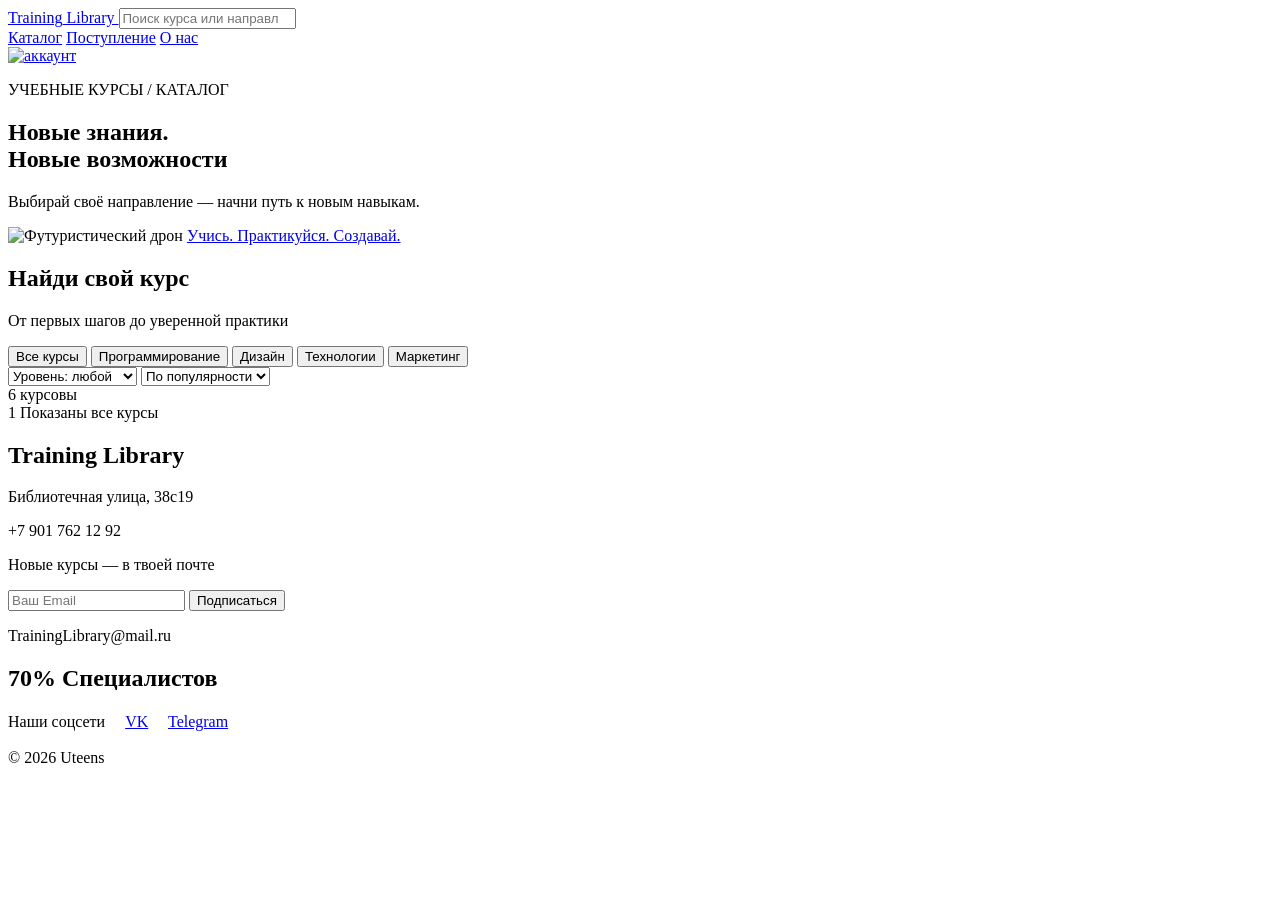
==== front/catalog.html @ 898e096d "Add files via upload" ====
<!DOCTYPE html>
<html lang="ru">
<head>
    <meta charset="UTF-8">
    <meta name="viewport" content="width=device-width, initial-scale=1.0">
    <title>Каталог курсов — Training Library</title>
    <link rel="stylesheet" href="catalog.css">
    <script src="catalog.js" defer></script>
</head>
<body>

<header class="site-header">
    <a class="logo" href="index 2.html">
        <span>Training</span> Library
    </a>

    <input
        class="search"
        id="siteSearch"
        type="search"
        placeholder="Поиск курса или направления"
        aria-label="Поиск курса или направления"
    >

    <nav>
        <a class="active" href="catalog.html">Каталог</a>
        <a href="#admission">Поступление</a>
        <a href="#about">О нас</a>
       </nav>
    <nav>
        <a href="index 2.html"> <img src="https://images.icon-icons.com/1248/PNG/256/user_84308.png"
             alt="аккаунт" width="20" height="20">   </a>
    </nav>
    </nav>
</header>

<section class="hero">
    <div class="hero-text">
        <p class="eyebrow">УЧЕБНЫЕ КУРСЫ / КАТАЛОГ</p>

        <h1>
            Новые знания.<br>
            Новые возможности
        </h1>

        <p class="subtitle">
            Выбирай своё направление — начни путь к новым навыкам.
        </p>
    </div>

    <img
        class="hero-drone"
        src="https://static.vecteezy.com/system/resources/thumbnails/057/025/281/small_2x/wonderful-abstract-futuristic-drone-3d-render-4k-png.png"
        alt="Футуристический дрон"
    >

    <a href="#courses" class="hero-button">
        Учись. Практикуйся. Создавай.
    </a>
</section>

<!-- КАТАЛОГ КУРСОВ -->

<main id="courses">

    <div class="catalog-heading">
        <h2>Найди свой курс</h2>
        <p>От первых шагов до уверенной практики</p>
    </div>

    <div class="filters">

        <div class="categories" id="categories">
            <button class="selected" data-category="Все курсы">
                Все курсы
            </button>

            <button data-category="Программирование">
                Программирование
            </button>

            <button data-category="Дизайн">
                Дизайн
            </button>

            <button data-category="Технологии">
                Технологии
            </button>

            <button data-category="Маркетинг">
                Маркетинг
            </button>
        </div>

        <div class="filter-selects">
            <select id="levelFilter">
                <option value="all">Уровень: любой</option>
                <option value="beginner">Для начинающих</option>
                <option value="any">Любой уровень</option>
            </select>

            <select id="sortFilter">
                <option value="popular">По популярности</option>
                <option value="duration">По длительности</option>
                <option value="name">По названию</option>
            </select>
        </div>

    </div>

    <div class="catalog-meta">
        <span id="courseCount">6 курсов</span>ы
    </div>

    <div class="course-grid" id="courseGrid"></div>

    <p id="emptyState" class="empty" hidden>
        Курсы не найдены. Попробуй изменить фильтры.
    </p>

    <div class="pagination">
        <span class="page-number">1</span>
        <span id="pageCaption">Показаны все курсы</span>
    </div>

</main>
<footer>
    <div>
        <h2><span>Training</span> Library</h2>
        <p>Библиотечная улица, 38с19</p>
        <p>+7 901 762 12 92</p>
    </div>

    <div class="subscribe">
        <p class="subscribe-title">
            Новые курсы — в твоей почте
        </p>

        <form id="subscribeForm">
            <input
                type="email"
                placeholder="Ваш Email"
                aria-label="Ваш Email"
                required
            >
            <button type="submit">Подписаться</button>
        </form>

        <p>TrainingLibrary@mail.ru</p>
    </div><div class="footer-right">
        <h2>70% Специалистов</h2>

        <p>
            Наши соцсети　
            <a href="https://vk.com" target="_blank">VK</a>　
            <a href="https://telegram.org" target="_blank">Telegram</a>
        </p>

        <p>© 2026 Uteens</p>
    </div>
</footer>
<dialog id="courseDialog">
    <button
        class="dialog-close"
        id="closeDialog"
        aria-label="Закрыть" >    
    </button>

    <div id="dialogContent"></div>
</dialog>

</body>
</html>
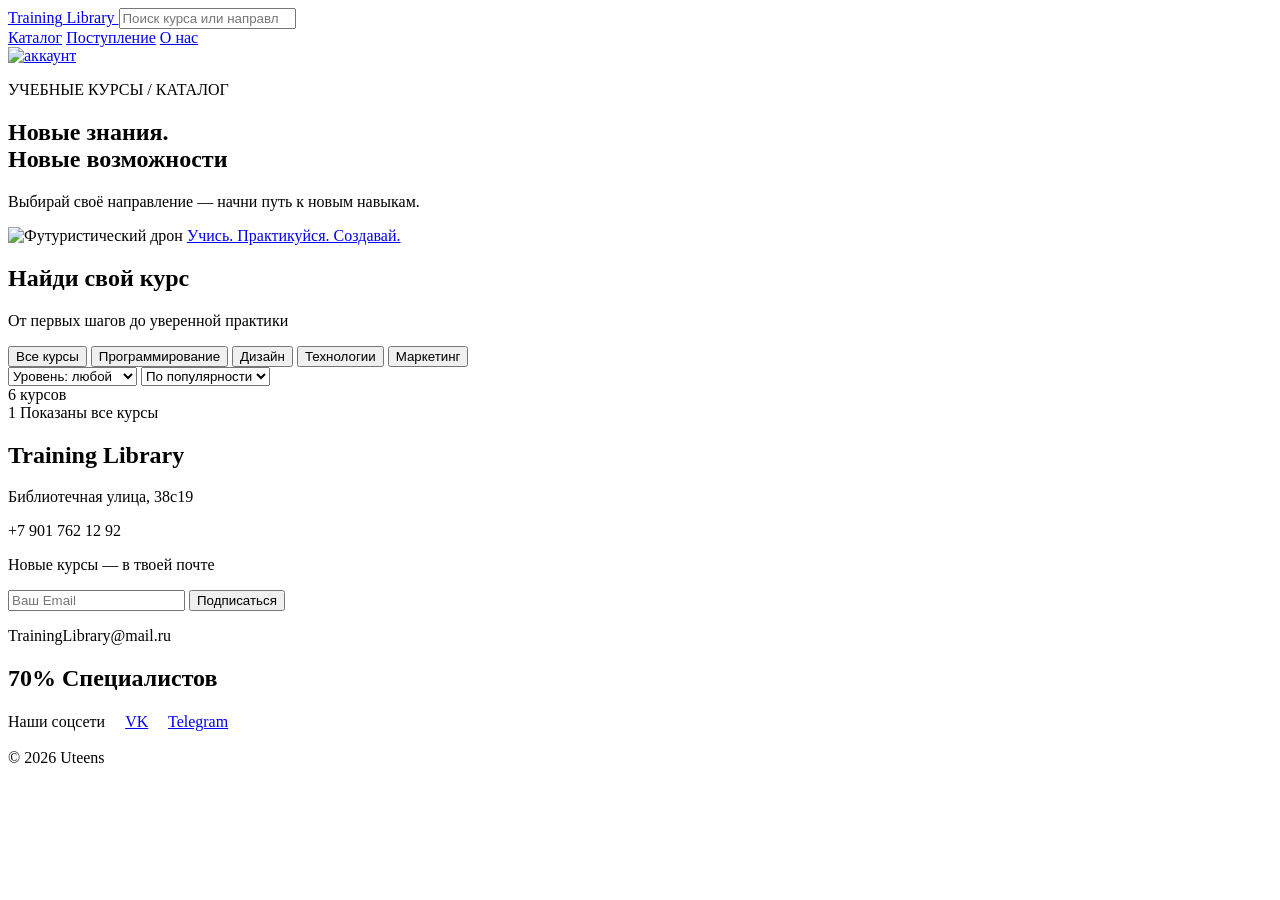
==== commit 70f0ba21: "Add files via upload" ====
--- a/front/catalog.html
+++ b/front/catalog.html
@@ -59,7 +59,7 @@
     </a>
 </section>
 
-<!-- КАТАЛОГ КУРСОВ -->
+
 
 <main id="courses">
 
@@ -109,7 +109,7 @@
     </div>
 
     <div class="catalog-meta">
-        <span id="courseCount">6 курсов</span>ы
+        <span id="courseCount">6 курсов</span>
     </div>
 
     <div class="course-grid" id="courseGrid"></div>
@@ -170,4 +170,4 @@
 </dialog>
 
 </body>
-</html>+</html>
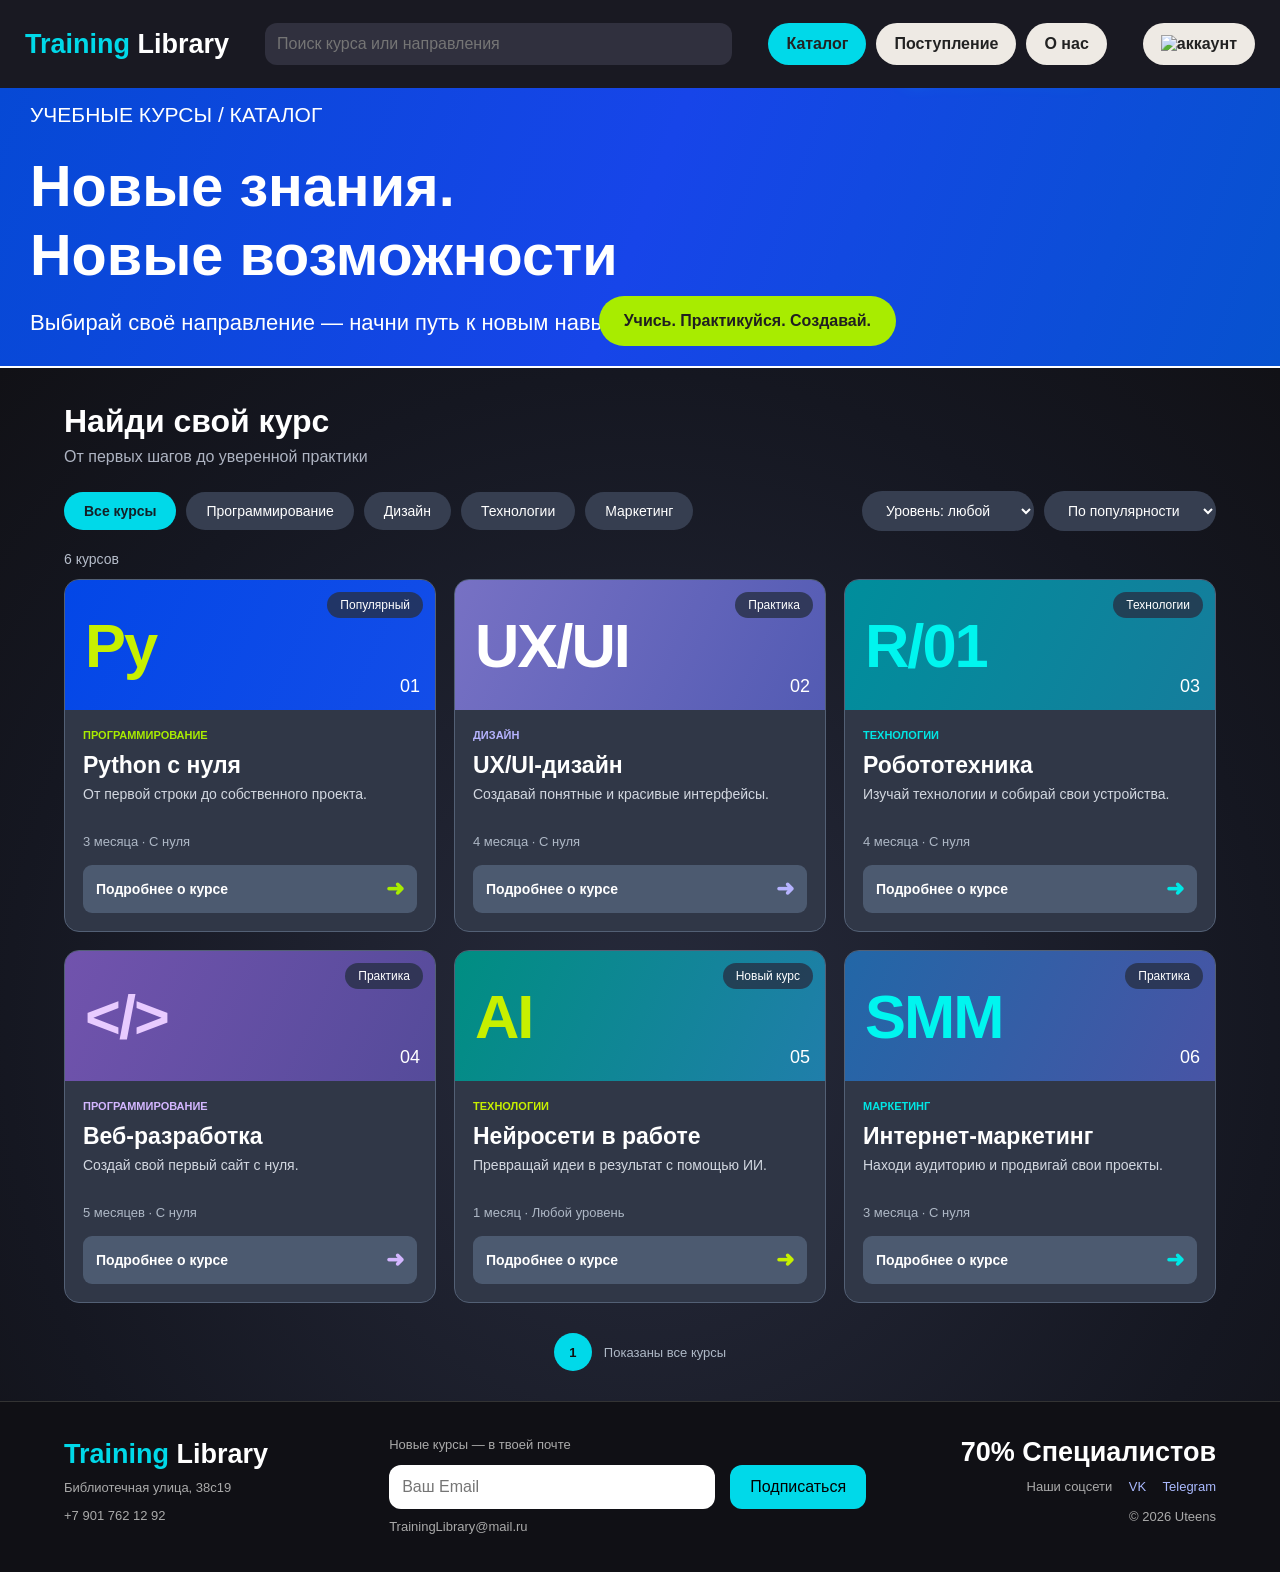
==== commit ad6347d1: "Add files via upload" ====
--- a/front/catalog.html
+++ b/front/catalog.html
@@ -4,8 +4,9 @@
     <meta charset="UTF-8">
     <meta name="viewport" content="width=device-width, initial-scale=1.0">
     <title>Каталог курсов — Training Library</title>
-    <link rel="stylesheet" href="catalog.css">
-    <script src="catalog.js" defer></script>
+    <link rel="stylesheet" href="style/catalog.css">
+    <script src="scripts/catalog.js" defer></script>
+    <link rel="stylesheet" href="style/responsive.css">
 </head>
 <body>
 
--- a/front/style/catalog.css
+++ b/front/style/catalog.css
@@ -0,0 +1,485 @@
+* {
+  box-sizing: border-box;
+}
+
+html {
+  scroll-behavior: smooth;
+}
+
+body {
+  margin: 0;
+  background: #111116;
+  color: #fff;
+  font-family: Arial, sans-serif;
+}
+
+button,
+input,
+select {
+  font: inherit;
+}
+
+button {
+  cursor: pointer;
+}
+
+a {
+  text-decoration: none;
+}
+
+
+.site-header {
+  min-height: 88px;
+  background: #191922;
+  display: flex;
+  align-items: center;
+  justify-content: space-between;
+  padding: 15px 25px;
+  gap: 20px;
+}
+
+.logo,
+footer h2 {
+  font-size: 27px;
+  font-weight: bold;
+  color: white;
+  white-space: nowrap;
+}
+
+.logo span,
+footer span {
+  color: #00d9e9;
+}
+
+.search {
+  width: 38%;
+  padding: 12px;
+  background: #30303e;
+  color: white;
+  border: none;
+  border-radius: 12px;
+}
+
+.site-header nav {
+  display: flex;
+  gap: 10px;
+  align-items: center;
+}
+
+.site-header nav a {
+  background: #eeeae4;
+  color: #222;
+  padding: 12px 18px;
+  border-radius: 25px;
+  font-weight: bold;
+  
+  white-space: nowrap;
+}
+
+.site-header nav a.active {
+  background: #00d9e9;
+}
+
+.site-header nav a.account {
+  border-radius: 50%;
+  width: 43px;
+  height: 43px;
+  padding: 0;
+  display: grid;
+  place-items: center;
+  font-size: 26px;
+}
+
+
+.hero {
+  height: 280px;
+  padding: 15px 30px;
+  position: relative;
+  overflow: hidden;
+  background: linear-gradient(110deg, #0649d5, #1745e9, #0752cf);
+  border-bottom: 2px solid white;
+}
+
+.hero-text {
+  position: relative;
+  z-index: 2;
+  max-width: 60%;
+}
+
+.eyebrow {
+  font-size: 21px;
+  margin: 0 0 25px;
+}
+
+.hero h1 {
+  font-size: clamp(35px, 4.5vw, 65px);
+  line-height: 1.2;
+  margin: 0;
+}
+
+.subtitle {
+  font-size: 22px;
+  margin-top: 20px;
+}
+
+.hero-drone {
+  position: absolute;
+  right: 4%;
+  top: -25px;
+  width: 320px;
+  height: 300px;
+  object-fit: contain;
+  filter: drop-shadow(0 0 10px #0ef5ff77);
+}
+
+.hero-button {
+  position: absolute;
+  right: 30%;
+  bottom: 20px;
+  background: #a8ec00;
+  color: #202020;
+  border-radius: 40px;
+  padding: 16px 25px;
+  font-weight: bold;
+  z-index: 3;
+}
+
+.hero-button:hover {
+  background: #91d000;
+}
+
+
+main {
+  min-height: 700px;
+  padding: 35px 5% 25px;
+  background: radial-gradient(ellipse at 50% 65%, #272b3c 0%, #151721 70%, #111116 100%);
+}
+
+.catalog-heading h2 {
+  font-size: 32px;
+  margin: 0 0 8px;
+}
+
+.catalog-heading p {
+  font-size: 16px;
+  color: #aeb4c2;
+  margin: 0;
+}
+
+.filters {
+  display: flex;
+  justify-content: space-between;
+  align-items: center;
+  gap: 18px;
+  margin: 25px 0 20px;
+}
+
+.categories,
+.filter-selects {
+  display: flex;
+  gap: 10px;
+  flex-wrap: wrap;
+}
+
+.categories button,
+.filter-selects select {
+  border: 0;
+  background: #363e50;
+  color: white;
+  padding: 11px 20px;
+  border-radius: 30px;
+  font-size: 14px;
+}
+
+.categories button.selected {
+  background: #00d9e9;
+  color: #132027;
+  font-weight: bold;
+}
+
+.categories button:hover,
+.filter-selects select:hover {
+  filter: brightness(1.18);
+}
+
+.filter-selects select {
+  min-width: 145px;
+  cursor: pointer;
+}
+
+.catalog-meta {
+  display: flex;
+  justify-content: space-between;
+  gap: 10px;
+  color: #b6bdca;
+  font-size: 14px;
+  margin-bottom: 12px;
+}
+
+.course-grid {
+  display: grid;
+  grid-template-columns: repeat(3, minmax(0, 1fr));
+  gap: 18px;
+}
+
+
+.course-card {
+  min-width: 0;
+  border: 1px solid #536075;
+  border-radius: 15px;
+  overflow: hidden;
+  background: #303747;
+  transition: transform .2s, border-color .2s;
+}
+
+.course-card:hover {
+  transform: translateY(-3px);
+  border-color: #00d9e9;
+}
+
+
+.course-top {
+  height: 130px;
+  position: relative;
+  padding: 16px 20px;
+  background: linear-gradient(115deg, var(--start), var(--end));
+  display: flex;
+  align-items: center;
+}
+
+.course-symbol {
+  font-size: clamp(38px, 4.8vw, 69px);
+  font-weight: 800;
+  letter-spacing: -2px;
+  color: var(--symbol);
+}
+
+.course-badge {
+  position: absolute;
+  top: 12px;
+  right: 12px;
+  border-radius: 20px;
+  background: #273044c9;
+  color: #fff;
+  padding: 6px 13px;
+  font-size: 12px;
+}
+
+.course-index {
+  position: absolute;
+  bottom: 13px;
+  right: 15px;
+  color: #fff;
+  font-size: 18px;
+}
+
+.course-body {
+  padding: 15px 18px 18px;
+}
+
+.course-category {
+  font-size: 11px;
+  font-weight: bold;
+  color: var(--accent);
+  text-transform: uppercase;
+}
+
+.course-body h3 {
+  font-size: 23px;
+  margin: 9px 0 7px;
+}
+
+.course-description {
+  color: #d2d7e0;
+  font-size: 14px;
+  min-height: 35px;
+  margin: 0 0 13px;
+}
+
+.course-details {
+  font-size: 13px;
+  color: #aeb8c6;
+  margin: 0 0 16px;
+}
+
+.course-more {
+  width: 100%;
+  border: 0;
+  border-radius: 9px;
+  background: #4c5a70;
+  color: white;
+  display: flex;
+  justify-content: space-between;
+  align-items: center;
+  padding: 11px 13px;
+  text-align: left;
+  font-weight: bold;
+  font-size: 14px;
+}
+
+.course-more span:last-child {
+  color: var(--accent);
+  font-size: 22px;
+}
+
+.course-more:hover {
+  background: #60708a;
+}
+
+.empty {
+  text-align: center;
+  padding: 70px 0;
+  color: #c5cbd6;
+}
+
+
+.pagination {
+  display: flex;
+  align-items: center;
+  justify-content: center;
+  gap: 12px;
+  margin: 30px 0 5px;
+  color: #aeb8c6;
+  font-size: 13px;
+}
+
+.page-number {
+  display: grid;
+  place-items: center;
+  width: 38px;
+  height: 38px;
+  border-radius: 50%;
+  background: #00d9e9;
+  color: #111;
+  font-weight: bold;
+}
+
+
+footer {
+  min-height: 160px;
+  padding: 25px 5%;
+  display: grid;
+  grid-template-columns: 1fr 1.7fr 1fr;
+  align-items: center;
+  gap: 30px;
+  background: #101015;
+  border-top: 1px solid #333;
+}
+
+footer h2 {
+  margin: 0;
+}
+
+footer p {
+  color: #aaa;
+  font-size: 13px;
+  margin-top: 10px;
+}
+
+.subscribe form {
+  display: flex;
+  gap: 15px;
+  margin-top: 10px;
+}
+
+.subscribe input {
+  width: 65%;
+  min-width: 0;
+  padding: 13px;
+  border: none;
+  border-radius: 12px;
+}
+
+.subscribe button {
+  padding: 12px 20px;
+  border: 0;
+  border-radius: 12px;
+  background: #00d9e9;
+  cursor: pointer;
+}
+
+.footer-right {
+  text-align: right;
+}
+
+.footer-right a {
+  color: #aabaff;
+}
+
+
+dialog {
+  background: #252c3c;
+  color: white;
+  border: 1px solid #00d9e9;
+  border-radius: 18px;
+  max-width: min(520px, 90vw);
+  padding: 30px;
+  box-shadow: 0 20px 70px #000a;
+}
+
+dialog::backdrop {
+  background: #000b;
+}
+
+.dialog-close {
+  float: right;
+  border: 0;
+  background: transparent;
+  color: white;
+  font-size: 30px;
+}
+
+.dialog-category {
+  color: #00d9e9;
+  font-weight: bold;
+}
+
+.dialog-action {
+  display: inline-block;
+  background: #a8ec00;
+  color: #111;
+  border-radius: 25px;
+  padding: 12px 20px;
+  font-weight: bold;
+  margin-top: 10px;
+}
+
+.dialog-note {
+  color: #b8c2d2;
+  font-size: 13px;
+}
+@media (max-width: 768px) {
+    footer {
+        display: flex;
+        flex-direction: column;
+        align-items: center;
+        justify-content: center;
+        text-align: center;
+        gap: 20px;
+        padding: 25px 15px;
+    }
+
+    footer > div {
+        width: 100%;
+        text-align: center;
+    }
+
+    footer form {
+        display: flex;
+        flex-direction: column;
+        align-items: center;
+        gap: 10px;
+        width: 100%;
+    }
+
+    footer input {
+        width: 100%;
+        max-width: 320px;
+    }
+
+    footer button {
+        width: 100%;
+        max-width: 320px;
+    }
+}
+
--- a/front/style/responsive.css
+++ b/front/style/responsive.css
@@ -0,0 +1,122 @@
+
+html { max-width: 100%; }
+body { min-width: 0; }
+img, video, svg { max-width: 100%; }
+input, select, textarea, button { max-width: 100%; }
+
+@media (max-width: 1100px) {
+  header, .site-header { flex-wrap: wrap; gap: 14px; }
+  header input, .site-header .search { flex: 1 1 260px; width: auto; min-width: 0; }
+  header nav, .site-header nav { flex-wrap: wrap; }
+  .filters { flex-wrap: wrap; }
+  .course-grid { grid-template-columns: repeat(2, minmax(0, 1fr)); }
+  .hero-text { max-width: 68%; }
+  .hero-drone { right: 0; width: 260px; }
+  .hero-art { right: 8%; }
+  .main-image2 { margin-left: 0; right: 0; }
+}
+
+@media (max-width: 768px) {
+  header, .site-header { padding: 15px 18px; }
+  header input, .site-header .search { flex: 1 1 100%; width: 100%; order: 3; }
+  header nav, .site-header nav { gap: 8px; }
+  header nav a, .site-header nav a { padding: 10px 13px; font-size: 14px; }
+  .hero { height: auto; min-height: 300px; padding: 24px 20px 80px; }
+  .hero h1 { font-size: clamp(30px, 6vw, 44px); }
+  .hero .subtitle { font-size: 18px; line-height: 1.45; }
+  .hero .label, .hero .eyebrow { font-size: 16px; margin-bottom: 16px; }
+  .hero-text { max-width: 75%; }
+  .hero-art { width: 210px; height: 200px; right: 0; top: 60px; opacity: .45; }
+  .hero-drone { position: static; display: block; width: clamp(140px, 46vw, 260px); height: auto; margin-inline: auto; }
+  .objects { right: 4%; opacity: .35; }
+  .hero .btn, .hero-button { position: relative; display: inline-block; inset: auto; margin-top: 20px; padding: 14px 22px; }
+  .hero nav { position: relative; z-index: 3; }
+  main { max-width: 100%; }
+  .course-grid { grid-template-columns: repeat(2, minmax(0, 1fr)); }
+  .filters { align-items: stretch; }
+  .filter-selects { width: 100%; }
+  .filter-selects select { flex: 1 1 145px; }
+  .info-card { max-width: 100%; }
+  .auth-content { padding: 22px 25px; }
+  footer { grid-template-columns: 1fr; gap: 24px; }
+  .footer-right { text-align: center; }
+  .subscribe form { flex-wrap: wrap; }
+}
+
+@media (max-width: 480px) {
+  header, .site-header { padding: 12px; gap: 12px; }
+  .logo, footer h2 { font-size: 22px; }
+  header nav, .site-header nav { width: 100%; justify-content: flex-start; }
+  header nav a, .site-header nav a { font-size: 13px; padding: 9px 11px; }
+  .site-header nav a.account { flex: 0 0 40px; }
+  .back-link { padding: 10px 14px; font-size: 14px; }
+  .hero { min-height: 0; padding: 24px 16px 35px; }
+  .hero h1 { font-size: clamp(28px, 8vw, 36px); overflow-wrap: anywhere; }
+  .hero .subtitle { font-size: 16px; }
+  .hero-text { max-width: 100%; }
+  .hero-art { width: 160px; height: 160px; right: -35px; top: 80px; opacity: .22; pointer-events: none; }
+  .objects { opacity: .2; pointer-events: none; }
+  .dots { display: none; }
+  .hero .btn, .hero-button { font-size: 15px; padding: 13px 18px; }
+  main { padding-left: 15px; padding-right: 15px; }
+  .catalog-heading h2 { font-size: 26px; }
+  .course-grid { grid-template-columns: minmax(0, 1fr); }
+  .catalog-meta { flex-wrap: wrap; }
+  .categories button { padding: 10px 13px; }
+  .filter-selects { flex-direction: column; }
+  .filter-selects select { width: 100%; flex-basis: auto; }
+  .pagination { flex-wrap: wrap; }
+  .tabs { gap: 6px; }
+  .tab { flex: 1; padding: 12px 8px; font-size: 16px; }
+  .auth-title { font-size: 21px; }
+  .auth-card  {      border-radius: 0px 0px 16px 16px;            }
+  .auth-content { padding: 18px 14px; }
+  .social-auth { flex-wrap: wrap; }
+  .social-auth button { min-width: 0; }
+  .subscribe input { min-width: 0; max-width: 100%; }
+  footer { padding-left: 15px; padding-right: 15px; }
+}
+
+
+@media (max-width: 768px) {
+  .auth-page footer {
+    grid-template-columns: minmax(0, 1fr);
+    justify-items: center;
+    text-align: center;
+    width: 100%;
+    box-sizing: border-box;
+  }
+  .auth-page footer > div {
+    width: 100%;
+    min-width: 0;
+    max-width: 440px;
+    text-align: center;
+  }
+  .auth-page footer .subscribe form {
+    display: flex;
+    justify-content: center;
+    align-items: center;
+    flex-wrap: wrap;
+  }
+  .auth-page footer .subscribe input {
+    flex: 1 1 190px;
+    width: auto;
+    min-width: 0;
+    box-sizing: border-box;
+  }
+  .auth-page footer .subscribe button {
+    flex: 0 0 auto;
+  }
+}
+@media (max-width: 480px) {
+  .auth-page footer .subscribe form {
+    flex-direction: column;
+    align-items: center;
+  }
+  .auth-page footer .subscribe input,
+  .auth-page footer .subscribe button {
+    flex: none;
+    width: 100%;
+    max-width: 320px;
+  }
+}
